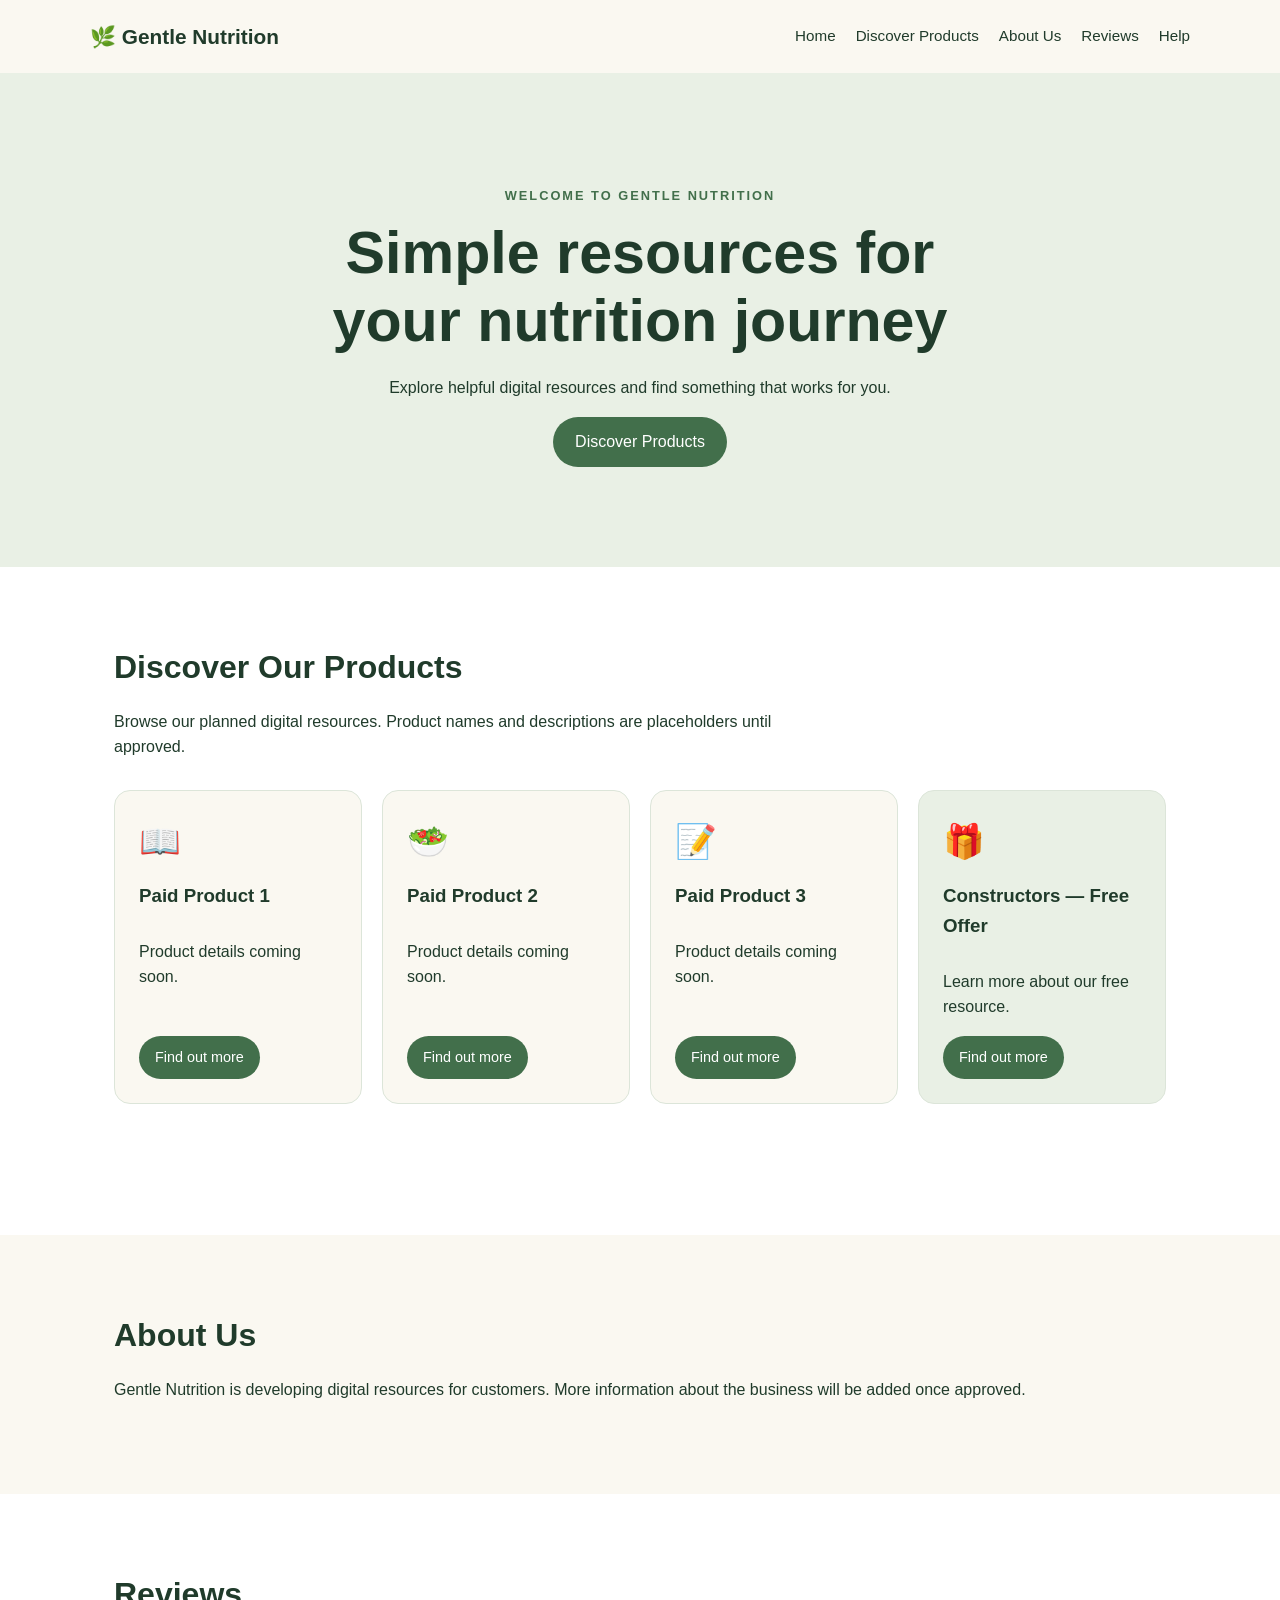
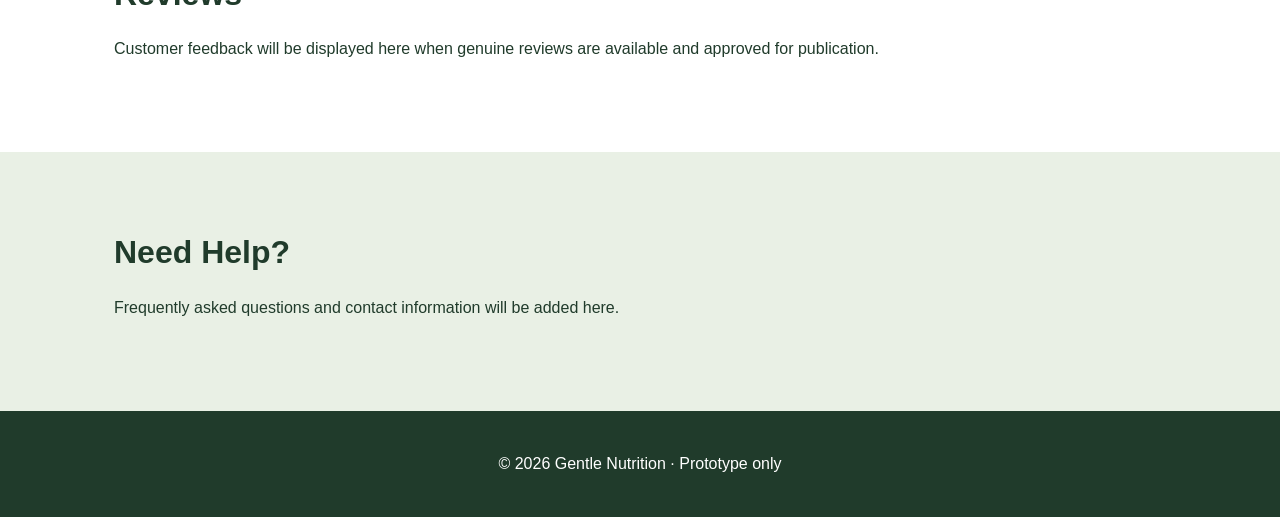
==== index.html @ c03318eb "Rename demo-index.html to index.html" ====
<!DOCTYPE html>
<html lang="en">
<head>
  <meta charset="UTF-8">
  <meta name="viewport" content="width=device-width, initial-scale=1.0">
  <title>Gentle Nutrition | Home</title>
  <link rel="stylesheet" href="demo-style.css">
  <script src="demo-script.js" defer></script>
</head>
<body>
  <header class="site-header">
    <a class="brand" href="#home">🌿 Gentle Nutrition</a>
    <button class="menu-toggle" aria-expanded="false" aria-controls="main-nav">☰ Menu</button>
    <nav id="main-nav" aria-label="Main navigation">
      <a href="#home">Home</a>
      <a href="#products">Discover Products</a>
      <a href="#about">About Us</a>
      <a href="#reviews">Reviews</a>
      <a href="#help">Help</a>
    </nav>
  </header>

  <main>
    <section class="hero" id="home">
      <div class="container">
        <p class="eyebrow">WELCOME TO GENTLE NUTRITION</p>
        <h1>Simple resources for your nutrition journey</h1>
        <p>Explore helpful digital resources and find something that works for you.</p>
        <a class="button" href="#products">Discover Products</a>
      </div>
    </section>

    <section class="section container" id="products">
      <h2>Discover Our Products</h2>
      <p class="section-intro">Browse our planned digital resources. Product names and descriptions are placeholders until approved.</p>

      <div class="product-grid">
        <article class="product-card">
          <span class="card-icon">📖</span>
          <h3>Paid Product 1</h3>
          <p>Product details coming soon.</p>
          <button class="product-button" data-product="Paid Product 1">Find out more</button>
        </article>

        <article class="product-card">
          <span class="card-icon">🥗</span>
          <h3>Paid Product 2</h3>
          <p>Product details coming soon.</p>
          <button class="product-button" data-product="Paid Product 2">Find out more</button>
        </article>

        <article class="product-card">
          <span class="card-icon">📝</span>
          <h3>Paid Product 3</h3>
          <p>Product details coming soon.</p>
          <button class="product-button" data-product="Paid Product 3">Find out more</button>
        </article>

        <article class="product-card free">
          <span class="card-icon">🎁</span>
          <h3>Constructors — Free Offer</h3>
          <p>Learn more about our free resource.</p>
          <button class="product-button" data-product="Constructors — Free Offer">Find out more</button>
        </article>
      </div>

      <p id="product-message" class="message" role="status" aria-live="polite"></p>
    </section>

    <section class="section about-section" id="about">
      <div class="container">
        <h2>About Us</h2>
        <p>Gentle Nutrition is developing digital resources for customers. More information about the business will be added once approved.</p>
      </div>
    </section>

    <section class="section container" id="reviews">
      <h2>Reviews</h2>
      <p>Customer feedback will be displayed here when genuine reviews are available and approved for publication.</p>
    </section>

    <section class="section help-section" id="help">
      <div class="container">
        <h2>Need Help?</h2>
        <p>Frequently asked questions and contact information will be added here.</p>
      </div>
    </section>
  </main>

  <footer>
    <p>© <span id="year"></span> Gentle Nutrition · Prototype only</p>
  </footer>
</body>
</html>
---- demo-style.css ----
:root {
    --green: #426f4b;
    --dark: #203b2b;
    --cream: #faf8f1;
    --pale: #e9f0e5;
    --border: #dce5d9;
}

* {
    box-sizing: border-box;
}

html {
    scroll-behavior: smooth;
}

body {
    margin: 0;
    font-family: Arial, Helvetica, sans-serif;
    color: var(--dark);
    background: #fff;
    line-height: 1.6;
}

a {
    color: inherit;
}

.container {
    max-width: 1100px;
    margin: auto;
    padding-left: 24px;
    padding-right: 24px;
}

.site-header {
    display: flex;
    justify-content: space-between;
    align-items: center;
    gap: 20px;
    padding: 20px max(24px, calc((100vw - 1100px)/2));
    background: var(--cream);
}

.brand {
    font-size: 1.3rem;
    font-weight: 700;
    text-decoration: none;
}

nav {
    display: flex;
    flex-wrap: wrap;
    gap: 20px;
}

nav a {
    text-decoration: none;
    font-size: .95rem;
}

nav a:hover,
nav a:focus-visible {
    text-decoration: underline;
}

.menu-toggle {
    display: none;
}

.hero {
    background: var(--pale);
    text-align: center;
    padding: 100px 0;
}

.hero .container {
    max-width: 760px;
}

.eyebrow {
    letter-spacing: 2px;
    font-weight: bold;
    font-size: .8rem;
    color: var(--green);
}

h1 {
    font-size: clamp(2.1rem, 5vw, 3.7rem);
    line-height: 1.15;
    margin: 12px 0 20px;
}

h2 {
    font-size: 2rem;
    margin: 0 0 14px;
}

h3 {
    margin: 12px 0;
}

.button,
.product-button {
    display: inline-block;
    background: var(--green);
    color: white;
    border: 0;
    border-radius: 28px;
    padding: 12px 22px;
    font: inherit;
    cursor: pointer;
    text-decoration: none;
}

.button:hover,
.product-button:hover {
    background: #315839;
}

.section {
    padding-top: 75px;
    padding-bottom: 75px;
}

.section-intro {
    max-width: 700px;
    margin-bottom: 30px;
}

.product-grid {
    display: grid;
    grid-template-columns: repeat(4, minmax(0, 1fr));
    gap: 20px;
}

.product-card {
    background: var(--cream);
    border: 1px solid var(--border);
    border-radius: 16px;
    padding: 24px;
    display: flex;
    flex-direction: column;
    align-items: flex-start;
}

.product-card.free {
    background: var(--pale);
}

.product-card p {
    flex: 1;
}

.card-icon {
    font-size: 2.1rem;
}

.product-button {
    font-size: .9rem;
    padding: 10px 16px;
}

.message {
    min-height: 24px;
    color: var(--green);
    font-weight: bold;
}

.about-section {
    background: var(--cream);
}

.help-section {
    background: var(--pale);
}

footer {
    text-align: center;
    padding: 24px;
    background: var(--dark);
    color: white;
}

@media(max-width:850px) {
    .product-grid {
        grid-template-columns: repeat(2, minmax(0, 1fr));
    }
}

@media(max-width:650px) {
    .site-header {
        flex-wrap: wrap;
    }

    .menu-toggle {
        display: block;
        margin-left: auto;
        padding: 8px 12px;
        border: 1px solid var(--green);
        background: white;
        border-radius: 8px;
    }

    nav {
        display: none;
        width: 100%;
        flex-direction: column;
        gap: 12px;
    }

    nav.open {
        display: flex;
    }

    .product-grid {
        grid-template-columns: 1fr;
    }

    .hero {
        padding: 70px 0;
    }
}
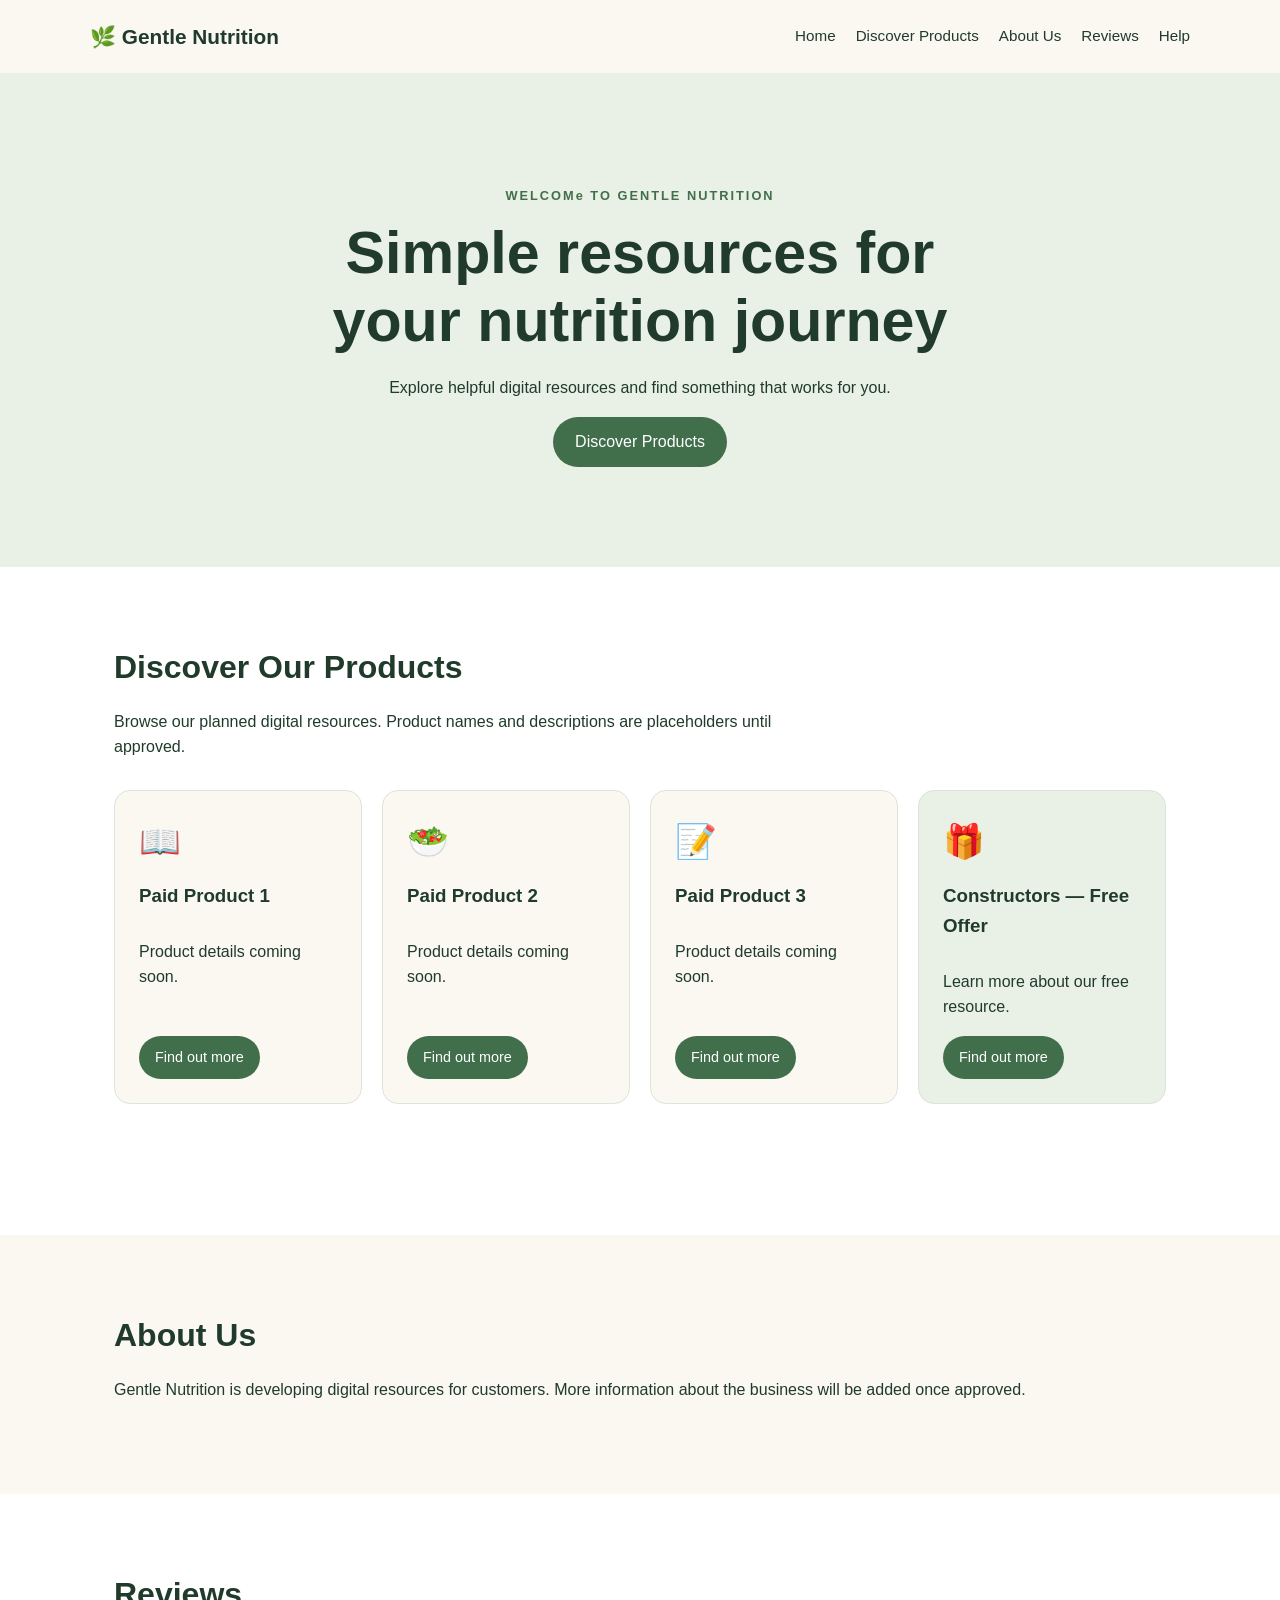
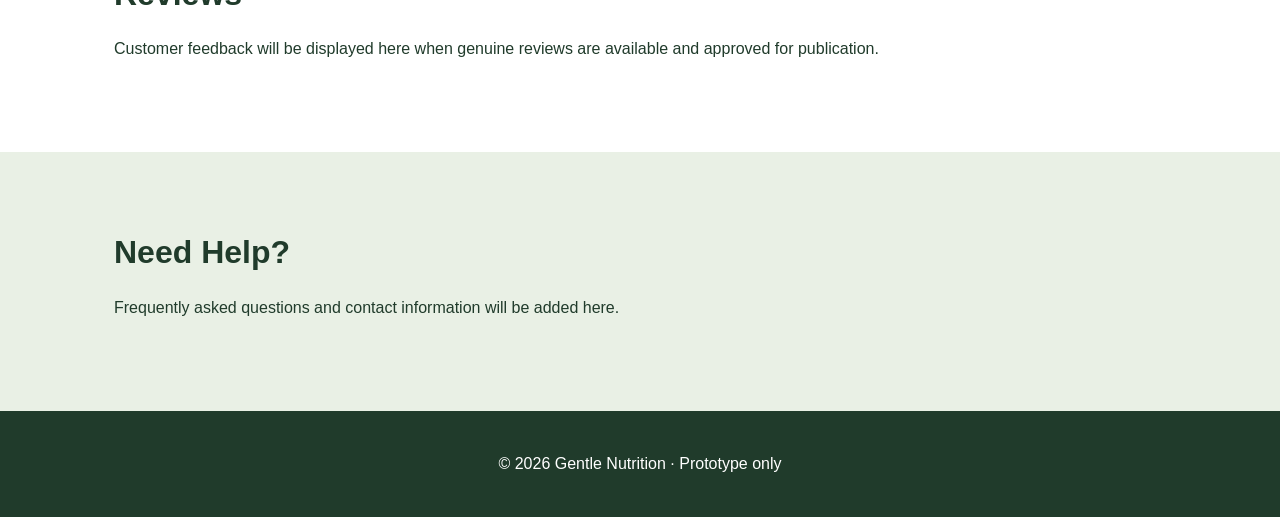
==== commit da715c4a: "Fix typographical errors in index.html Corrected typographical errors in the HTML content." ====
--- a/index.html
+++ b/index.html
@@ -23,7 +23,7 @@
   <main>
     <section class="hero" id="home">
       <div class="container">
-        <p class="eyebrow">WELCOME TO GENTLE NUTRITION</p>
+        <p class="eyebrow">WELCOMe TO GENTLE NUTRITION</p>
         <h1>Simple resources for your nutrition journey</h1>
         <p>Explore helpful digital resources and find something that works for you.</p>
         <a class="button" href="#products">Discover Products</a>
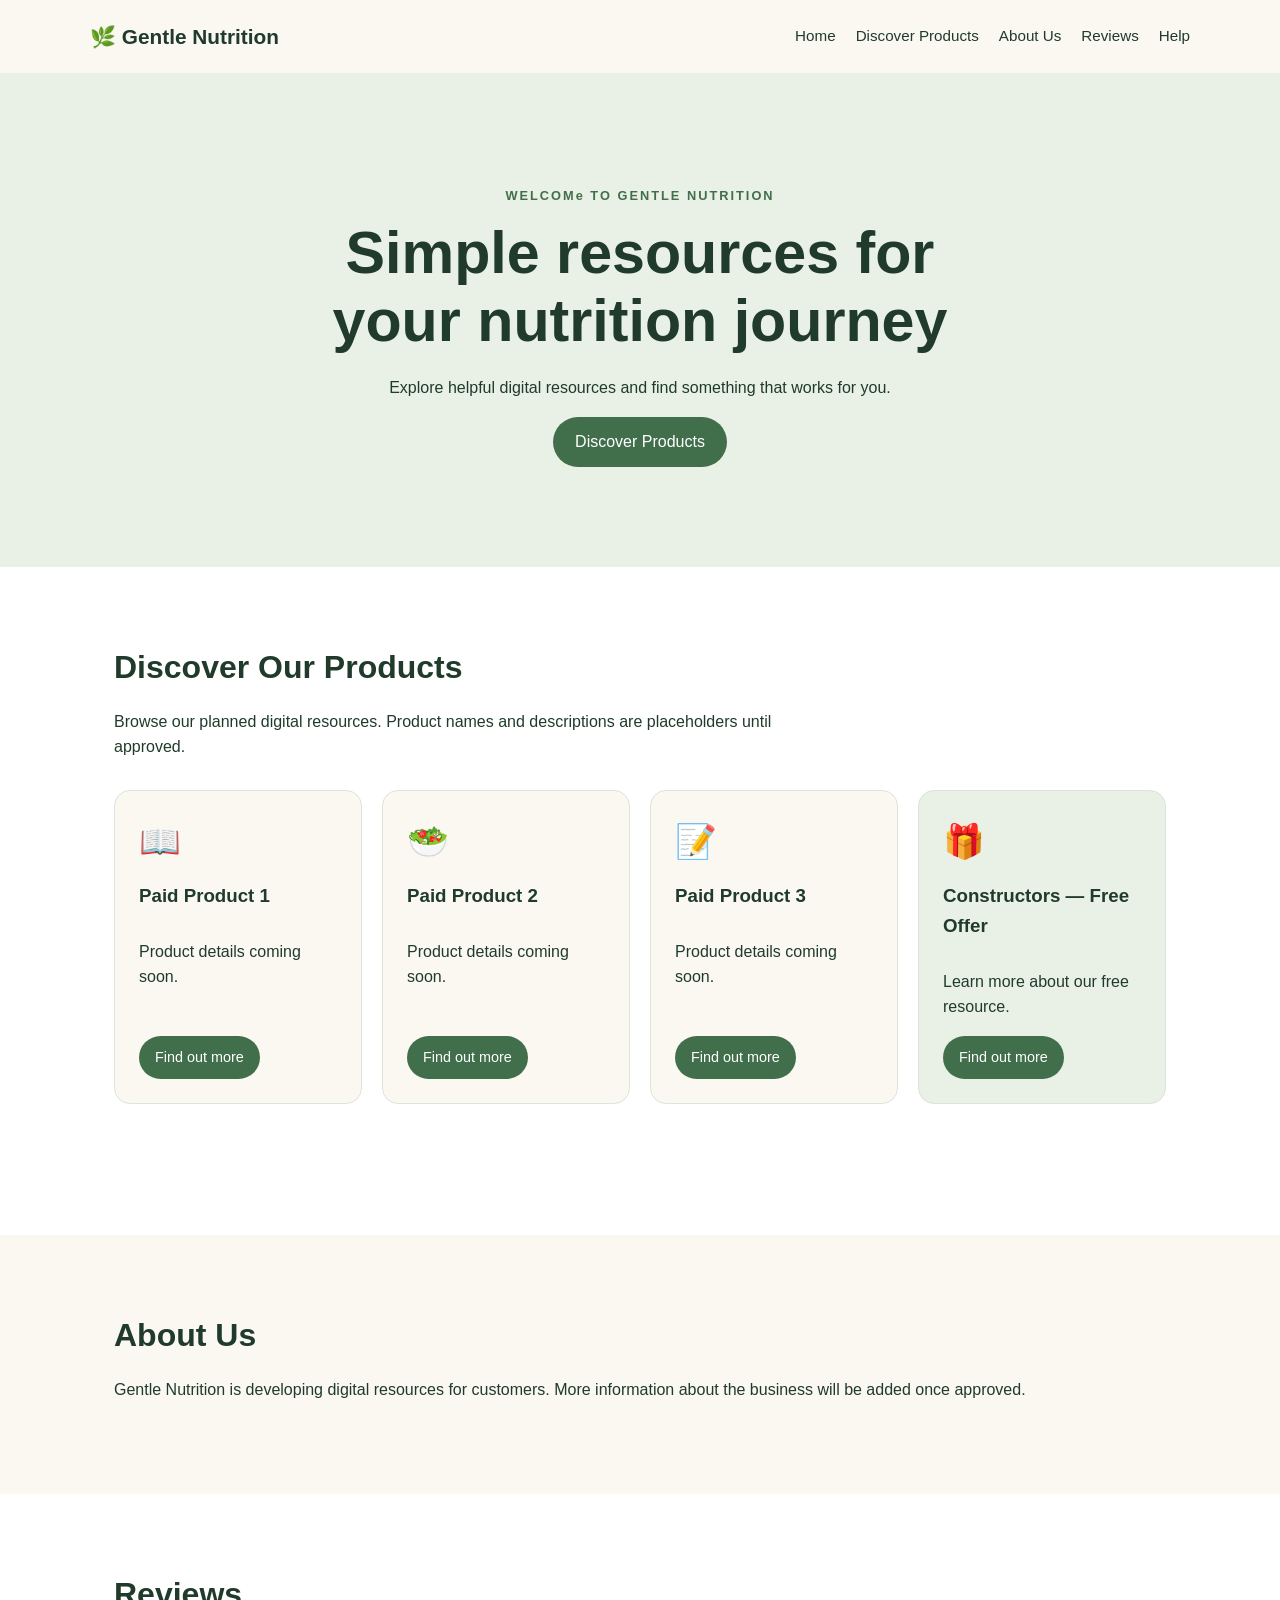
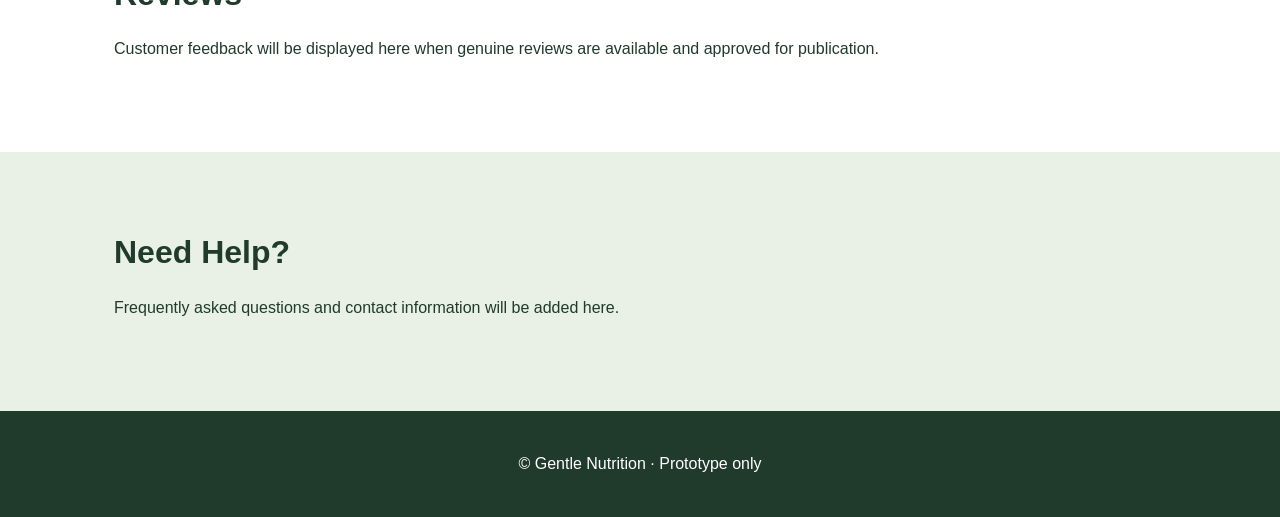
==== commit 21fcc734: "Fix HTML formatting and structure" ====
--- a/index.html
+++ b/index.html
@@ -4,8 +4,8 @@
   <meta charset="UTF-8">
   <meta name="viewport" content="width=device-width, initial-scale=1.0">
   <title>Gentle Nutrition | Home</title>
-  <link rel="stylesheet" href="demo-style.css">
-  <script src="demo-script.js" defer></script>
+  <link rel="stylesheet" href="style.css">
+  <script src="script.js"></script>
 </head>
 <body>
   <header class="site-header">
--- a/style.css
+++ b/style.css
@@ -0,0 +1,223 @@
+:root {
+    --green: #426f4b;
+    --dark: #203b2b;
+    --cream: #faf8f1;
+    --pale: #e9f0e5;
+    --border: #dce5d9;
+}
+
+* {
+    box-sizing: border-box;
+}
+
+html {
+    scroll-behavior: smooth;
+}
+
+body {
+    margin: 0;
+    font-family: Arial, Helvetica, sans-serif;
+    color: var(--dark);
+    background: #fff;
+    line-height: 1.6;
+}
+
+a {
+    color: inherit;
+}
+
+.container {
+    max-width: 1100px;
+    margin: auto;
+    padding-left: 24px;
+    padding-right: 24px;
+}
+
+.site-header {
+    display: flex;
+    justify-content: space-between;
+    align-items: center;
+    gap: 20px;
+    padding: 20px max(24px, calc((100vw - 1100px)/2));
+    background: var(--cream);
+}
+
+.brand {
+    font-size: 1.3rem;
+    font-weight: 700;
+    text-decoration: none;
+}
+
+nav {
+    display: flex;
+    flex-wrap: wrap;
+    gap: 20px;
+}
+
+nav a {
+    text-decoration: none;
+    font-size: .95rem;
+}
+
+nav a:hover,
+nav a:focus-visible {
+    text-decoration: underline;
+}
+
+.menu-toggle {
+    display: none;
+}
+
+.hero {
+    background: var(--pale);
+    text-align: center;
+    padding: 100px 0;
+}
+
+.hero .container {
+    max-width: 760px;
+}
+
+.eyebrow {
+    letter-spacing: 2px;
+    font-weight: bold;
+    font-size: .8rem;
+    color: var(--green);
+}
+
+h1 {
+    font-size: clamp(2.1rem, 5vw, 3.7rem);
+    line-height: 1.15;
+    margin: 12px 0 20px;
+}
+
+h2 {
+    font-size: 2rem;
+    margin: 0 0 14px;
+}
+
+h3 {
+    margin: 12px 0;
+}
+
+.button,
+.product-button {
+    display: inline-block;
+    background: var(--green);
+    color: white;
+    border: 0;
+    border-radius: 28px;
+    padding: 12px 22px;
+    font: inherit;
+    cursor: pointer;
+    text-decoration: none;
+}
+
+.button:hover,
+.product-button:hover {
+    background: #315839;
+}
+
+.section {
+    padding-top: 75px;
+    padding-bottom: 75px;
+}
+
+.section-intro {
+    max-width: 700px;
+    margin-bottom: 30px;
+}
+
+.product-grid {
+    display: grid;
+    grid-template-columns: repeat(4, minmax(0, 1fr));
+    gap: 20px;
+}
+
+.product-card {
+    background: var(--cream);
+    border: 1px solid var(--border);
+    border-radius: 16px;
+    padding: 24px;
+    display: flex;
+    flex-direction: column;
+    align-items: flex-start;
+}
+
+.product-card.free {
+    background: var(--pale);
+}
+
+.product-card p {
+    flex: 1;
+}
+
+.card-icon {
+    font-size: 2.1rem;
+}
+
+.product-button {
+    font-size: .9rem;
+    padding: 10px 16px;
+}
+
+.message {
+    min-height: 24px;
+    color: var(--green);
+    font-weight: bold;
+}
+
+.about-section {
+    background: var(--cream);
+}
+
+.help-section {
+    background: var(--pale);
+}
+
+footer {
+    text-align: center;
+    padding: 24px;
+    background: var(--dark);
+    color: white;
+}
+
+@media(max-width:850px) {
+    .product-grid {
+        grid-template-columns: repeat(2, minmax(0, 1fr));
+    }
+}
+
+@media(max-width:650px) {
+    .site-header {
+        flex-wrap: wrap;
+    }
+
+    .menu-toggle {
+        display: block;
+        margin-left: auto;
+        padding: 8px 12px;
+        border: 1px solid var(--green);
+        background: white;
+        border-radius: 8px;
+    }
+
+    nav {
+        display: none;
+        width: 100%;
+        flex-direction: column;
+        gap: 12px;
+    }
+
+    nav.open {
+        display: flex;
+    }
+
+    .product-grid {
+        grid-template-columns: 1fr;
+    }
+
+    .hero {
+        padding: 70px 0;
+    }
+}
